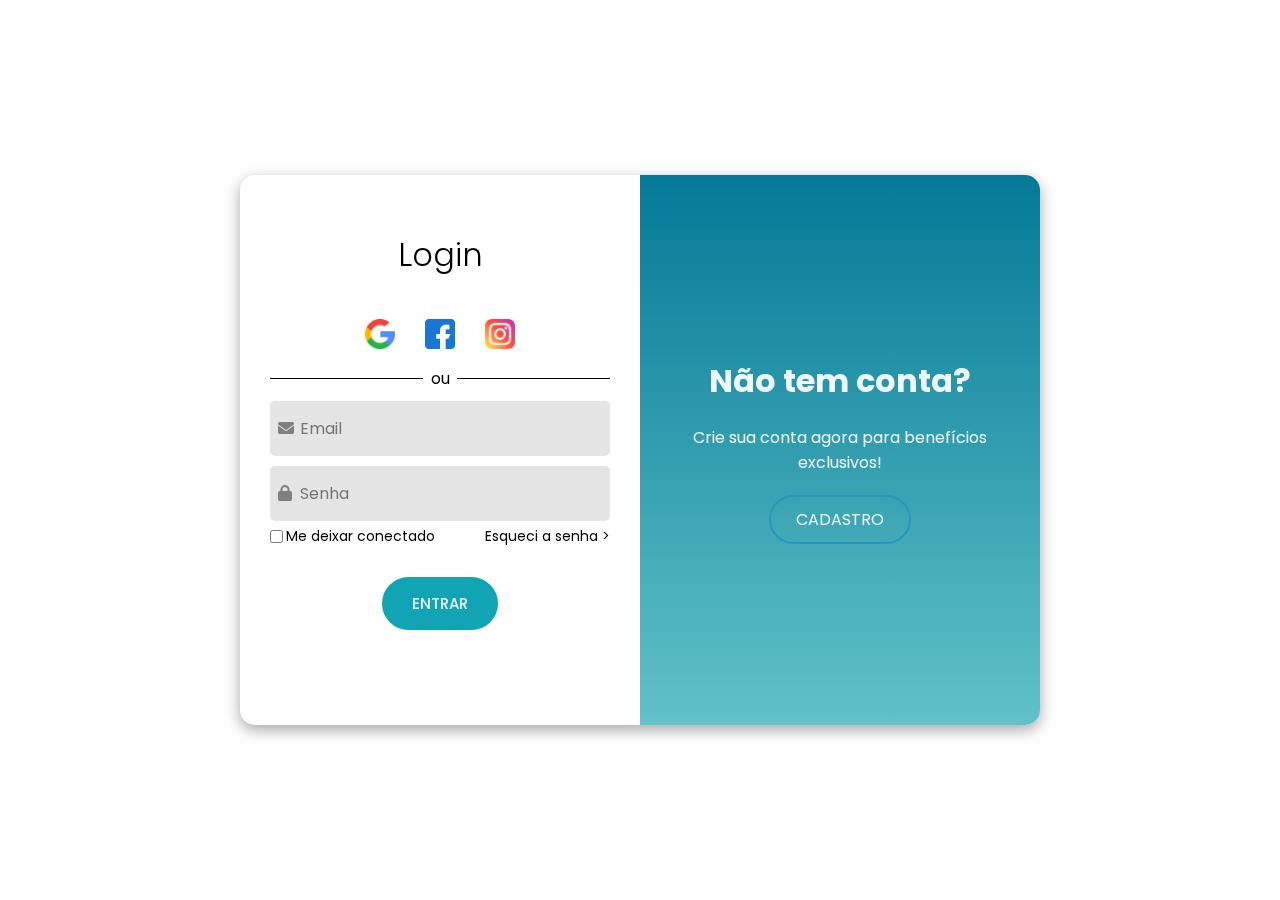
==== Login_and_Register/index.html @ 2a9bf0e2 "Add files via upload" ====
<!DOCTYPE html>
<html lang="pt-br">

<head>
    <meta charset="UTF-8">
    <meta name="viewport" content="width=device-width, initial-scale=1.0">
    <link rel="stylesheet" href="https://cdnjs.cloudflare.com/ajax/libs/font-awesome/6.4.2/css/all.min.css">
    <link rel="stylesheet" href="style.css">
    <title>Login</title>
</head>

<body>
    <div class="main">
        <input type="checkbox" id="check">
        <div class="forms">
            <form id="login">
                <h1>Login</h1>
                <div class="media-social">
                    <a href="https://accounts.google.com"><img src="img/google.png" alt="Google-Logo"></a>
                    <a href="https://facebook.com"><img src="img/facebook.png" alt="Facebook-Logo"></a>
                    <a href="https://instagram.com"><img src="img/instagram.png" alt="Instagram-Logo"></a>
                </div>
                <div class="line">ou</div>
                <div class="input-box">
                    <input type="text" placeholder="Email">
                    <i class="fa-solid fa-envelope"></i>
                </div>
                <div class="input-box">
                    <input type="password" placeholder="Senha">
                    <i class="fa-solid fa-lock"></i>
                </div>
                <div class="remember">
                    <label for="lembrar-log">
                        <input type="checkbox" id="lembrar-log">
                        Me deixar conectado
                    </label>
                    <a href="#">Esqueci a senha ></a>
                </div>
                <button>ENTRAR</button>
                <p class="form-btn">Não tem conta? <label for="check">Cadastro</label></p>
            </form>

            <form id="registro">
                <h1>Cadastro</h1>
                <div class="media-social">
                    <a href="https://accounts.google.com"><img src="img/google.png" alt="Google-Logo"></a>
                    <a href="https://facebook.com"><img src="img/facebook.png" alt="Facebook-Logo"></a>
                    <a href="https://instagram.com"><img src="img/instagram.png" alt="Instagram-Logo"></a>
                </div>
                <div class="line">ou</div>
                <div class="input-duo"> 
                    <div class="input-box">
                        <input type="text" placeholder="Nome">
                        <i class="fa-solid fa-user"></i>
                    </div>
                    <div class="input-box">
                        <input type="text" placeholder="Sobrenome">
                        <i class="fa-solid fa-user"></i>
                    </div>
                </div>
                <div class="input-box">
                    <input type="text" placeholder="Email">
                    <i class="fa-solid fa-envelope"></i>
                </div>
                <div class="input-box">
                    <input type="password" placeholder="Senha">
                    <i class="fa-solid fa-lock"></i>
                </div>
                <div class="remember">
                    <label for="lembrar-reg">
                        <input type="checkbox" id="lembrar-reg">
                        Lembrar de mim
                    </label>
                </div>
                <button>ENVIAR</button>
                <p class="form-btn">Já possui conta? <label for="check">Login</label></p>
            </form>
        </div>
        <div class="flip">
            <div class="front">
                <h1>Não tem conta?</h1>
                <p>Crie sua conta agora para benefícios exclusivos!</p>
                <label for="check">CADASTRO</label>
            </div>
            <div class="back">
                <h1>Já possui conta?</h1>
                <p>Explore benefícios exclusivos com sua conta existente agora!</p>
                <label for="check">LOGIN</label>
            </div>
        </div>
    </div>
</body>

</html>
---- Login_and_Register/style.css ----
@import url('https://fonts.googleapis.com/css?family=Poppins:100,200,300,400,500,600,700,800,900');

* {
    margin: 0;
    padding: 0;
    box-sizing: border-box;
    font-family: 'Poppins', sans-serif;
}

body {
    /* background: url('img/fundo2.jpg') center / cover no-repeat; */
    width: 100vw;
    height: 100vh;
    display: flex;
    justify-content: center;
    align-items: center;
}

.main {
    box-shadow: rgba(0, 0, 0, 0.35) 0px 5px 15px;
    width: 800px;
    height: 550px;
    border-radius: 15px;
    backdrop-filter: blur(2px);
}

.forms {
    display: flex;
    justify-content: space-between;
    align-items: center;
    height: 100%;

}

.forms form {
    display: flex;
    flex-direction: column;
    align-items: center;
    width: 50%;
    padding: 0 30px;
}

.forms h1 {
    font-weight: 300;
    margin-bottom: 30px;
    pointer-events: none;
}

.media-social {
    display: flex;
    gap: 30px;
    margin: 10px 0;
}

.media-social img {
    width: 30px;
    cursor: pointer;
}

.line {
    position: relative;
    width: 100%;
    text-align: center;
    pointer-events: none;
}

.line::after,
.line::before {
    content: '';
    position: absolute;
    width: 45%;
    height: 1px;
    background: #000;
    left: 0;
    top: 50%;
}

.line::before {
    left: 55%;
}

/* ========== INPUTS ========== */
.input-duo {
    display: flex;
    gap: 10px;
}

.input-box {
    position: relative;
    width: 100%;
    background: rgba(0, 0, 0, .1);
    border-radius: 5px;
    margin-top: 10px;
}

.input-box input {
    width: 100%;
    background: none;
    border: none;
    outline: none;
    padding: 15px;
    padding-left: 30px;
    font-size: 16px;
}

.input-box i {
    position: absolute;
    left: 8px;
    top: 50%;
    transform: translateY(-50%);
    color: gray;
}

.remember {
    display: flex;
    justify-content: space-between;
    width: 100%;
    font-size: 14px;
    margin-top: 5px;
}

.remember label {
    display: flex;
    gap: 3px;
}

.remember a {
    text-decoration: none;
    color: #000;
    transition: .3s;
}

.remember a:hover {
    color: #0000EE;   
}

form button {
    padding: 15px 30px;
    background: #10a4b4;
    border: none;
    border-radius: 50px;
    cursor: pointer;
    font-size: 15px;
    font-weight: 500;
    color: aliceblue;
    transition: .3s;
    margin: 30px 0 17px 0;
}

#login button {
    margin-bottom: 40px;
}

form button:hover {
    background: #2596be;
    color: #fff;
}

.form-btn {
    pointer-events: none;
}

.form-btn label {
    color: #0000EE;
    cursor: pointer;
    pointer-events: visible;
}

/* ========== LADO DOS TEXTOS ========== */
.flip {
    position: absolute;
    right: 0;
    top: 0;
    background: linear-gradient(to top, #61c2c8, #047997);
    width: 50%;
    height: 100%;
    color: aliceblue;
    display: flex;
    justify-content: center;
    align-items: center;
    border-radius: 0 15px 15px 0;
}

.front,
.back {
    position: absolute;
    display: flex;
    flex-direction: column;
    align-items: center;
    width: 80%;
    text-align: center;
    gap: 20px;
    backface-visibility: hidden;
}

.flip div label {
    padding: 10px 25px;
    border: 2px solid #2596be;
    border-radius: 50px;
    cursor: pointer;
    transition: .3s;
}

.flip div label:hover {
    background: #2596be;
}

/* ========== EFEITOS ========== */
#check {
    display: none;
}

.back {
    transform: rotateY(180deg);
}

#check:checked ~ .flip {
    transform: rotateY(-180deg);
}

.flip {
    transition: .5s linear;
    transform-origin: left;
    transform-style: preserve-3d;
}

.main {
    perspective: 2000px;
}

/* ========== RESPONSIVO ========== */
.form-btn {
    display: none;
}

@media screen and (max-width: 750px) {
    .main {
        max-width: 400px;
        overflow: hidden;
    }

    .forms form{
        width: 100%;
    }

    .form-btn {
        display: block;
    }

    .flip {
        display: none;
    }

    #login,
    #registro {
        display: none;
    }

    #check:not(:checked) ~ .forms #login {
        display: flex;
        animation: log .5s;
    }

    #check:checked ~ .forms #registro {
        display: flex;
        animation: reg .5s;
    }

}

@keyframes log {
    0% {
        transform: translateX(-300px);
    }
    100% {
        transform: translateX(0);
    }
}

@keyframes reg {
    0% {
        transform: translateX(300px);
    }
    100% {
        transform: translateX(0);
    }
}
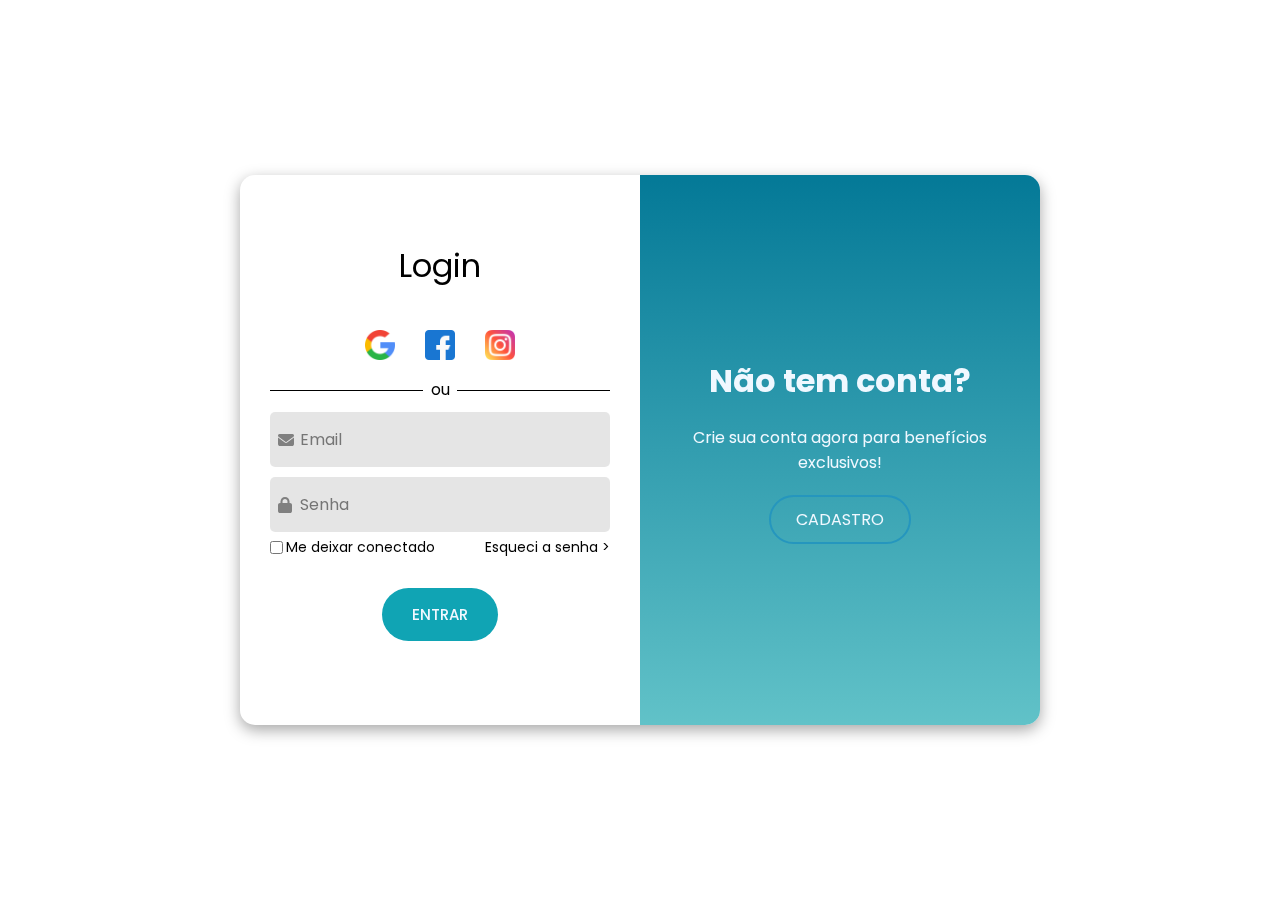
==== commit 1e25e1a5: "Add files via upload" ====
--- a/Login_and_Register/index.html
+++ b/Login_and_Register/index.html
@@ -8,7 +8,7 @@
     <link rel="stylesheet" href="style.css">
     <title>Login</title>
 </head>
-
+<!-- Geanoff - GitHub -->
 <body>
     <div class="main">
         <input type="checkbox" id="check">
@@ -66,6 +66,10 @@
                     <input type="password" placeholder="Senha">
                     <i class="fa-solid fa-lock"></i>
                 </div>
+                <div class="input-box">
+                    <input type="password" placeholder="Confirmar Senha">
+                    <i class="fa-solid fa-lock"></i>
+                </div>
                 <div class="remember">
                     <label for="lembrar-reg">
                         <input type="checkbox" id="lembrar-reg">
--- a/Login_and_Register/style.css
+++ b/Login_and_Register/style.css
@@ -1,4 +1,4 @@
-    
+/* Geanoff - GitHub */
 @import url('https://fonts.googleapis.com/css?family=Poppins:100,200,300,400,500,600,700,800,900');
 
 * {
@@ -27,10 +27,8 @@
 
 .forms {
     display: flex;
-    justify-content: space-between;
     align-items: center;
     height: 100%;
-
 }
 
 .forms form {
@@ -42,9 +40,12 @@
 }
 
 .forms h1 {
-    font-weight: 300;
+    font-weight: 400;
+    pointer-events: none;
+}
+
+#login h1 {
     margin-bottom: 30px;
-    pointer-events: none;
 }
 
 .media-social {
@@ -132,7 +133,7 @@
 }
 
 .remember a:hover {
-    color: #0000EE;   
+    color: #10a4b4; 
 }
 
 form button {
@@ -148,10 +149,6 @@
     margin: 30px 0 17px 0;
 }
 
-#login button {
-    margin-bottom: 40px;
-}
-
 form button:hover {
     background: #2596be;
     color: #fff;
@@ -162,7 +159,7 @@
 }
 
 .form-btn label {
-    color: #0000EE;
+    color: #10a4b4;
     cursor: pointer;
     pointer-events: visible;
 }
